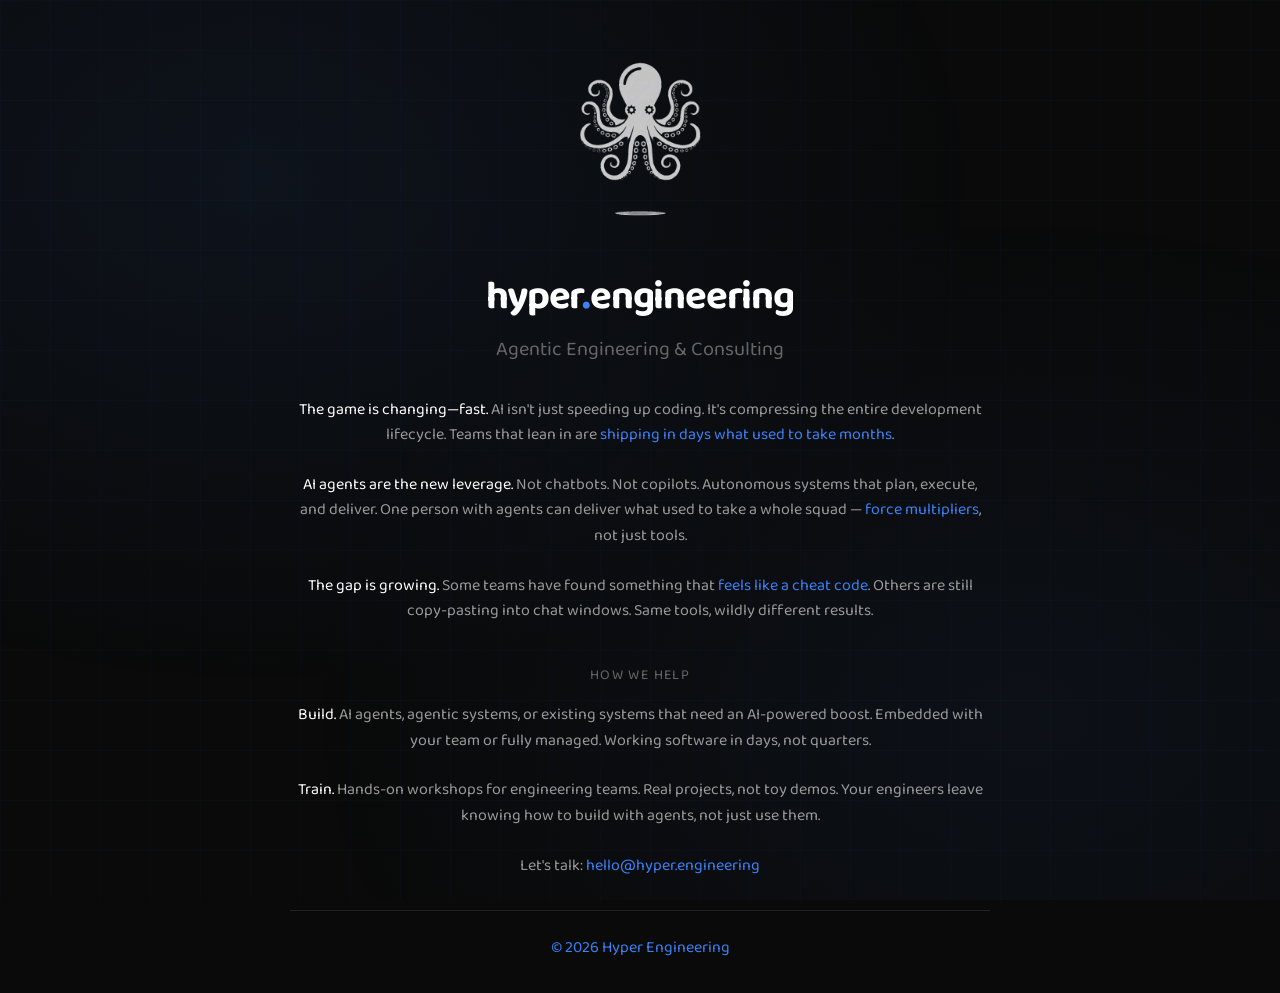
==== index.html @ 8636c309 "Simplify copy - remove bridge paragraph, expand Build scope" ====
<!DOCTYPE html>
<html lang="en">
<head>
    <meta charset="UTF-8">
    <meta name="viewport" content="width=device-width, initial-scale=1.0">
    <title>Hyper Engineering | Agentic Engineering & Consulting</title>
    <meta name="description" content="Agentic Engineering & Consulting. Strategy to Execution. We build AI agents that work.">
    <meta property="og:title" content="Hyper Engineering">
    <meta property="og:description" content="Agentic Engineering & Consulting. Strategy to Execution.">
    <meta property="og:type" content="website">
    <meta property="og:url" content="https://hyper.engineering">
    <link rel="icon" type="image/png" href="assets/main-s.png">
    <link rel="preconnect" href="https://fonts.googleapis.com">
    <link rel="preconnect" href="https://fonts.gstatic.com" crossorigin>
    <link href="https://fonts.googleapis.com/css2?family=Baloo+2:wght@400;700&display=swap" rel="stylesheet">
    <style>
        * {
            margin: 0;
            padding: 0;
            box-sizing: border-box;
        }

        body {
            font-family: 'Baloo 2', -apple-system, BlinkMacSystemFont, 'Segoe UI', Roboto, sans-serif;
            background: #0a0a0a;
            color: #999;
            min-height: 100vh;
            display: flex;
            align-items: center;
            justify-content: center;
            padding: 2rem;
            line-height: 1.6;
            position: relative;
        }

        body::before {
            content: '';
            position: fixed;
            inset: 0;
            background: 
                radial-gradient(ellipse at 20% 20%, rgba(59,130,246,0.08) 0%, transparent 50%),
                radial-gradient(ellipse at 80% 80%, rgba(59,130,246,0.06) 0%, transparent 50%);
            pointer-events: none;
        }

        body::after {
            content: '';
            position: fixed;
            inset: 0;
            background-image: 
                linear-gradient(rgba(59,130,246,0.03) 1px, transparent 1px),
                linear-gradient(90deg, rgba(59,130,246,0.03) 1px, transparent 1px);
            background-size: 50px 50px;
            pointer-events: none;
        }

        .container {
            max-width: 700px;
            position: relative;
            z-index: 1;
            text-align: center;
        }

        .logo {
            width: 200px;
            height: auto;
            margin-bottom: 1.5rem;
            opacity: 0.9;
        }

        h1 {
            font-size: 2.5rem;
            font-weight: 700;
            color: #fff;
            margin-bottom: 0.5rem;
            letter-spacing: -0.03em;
        }

        .dot {
            color: #3b82f6;
        }

        .tagline {
            font-size: 1.25rem;
            color: #666;
            margin-top: -0.25rem;
            margin-bottom: 2rem;
        }

        p {
            margin-bottom: 1.5rem;
        }

        strong {
            color: #fff;
            font-weight: 400;
        }

        a {
            color: #3b82f6;
            text-decoration: none;
        }

        a:hover {
            color: #fff;
        }

        .label {
            color: #666;
            font-size: 0.875rem;
            text-transform: uppercase;
            letter-spacing: 0.1em;
            margin-top: 2.5rem;
            margin-bottom: 1rem;
        }

        footer {
            margin-top: 2rem;
            padding-top: 1.5rem;
            border-top: 1px solid #222;
            color: #666;
        }

        @media (max-width: 600px) {
            h1 {
                font-size: 2rem;
            }
            .tagline {
                font-size: 1rem;
            }
            .logo {
                width: 140px;
            }
        }
    </style>
</head>
<body>
    <div class="container">
        <img src="assets/logo-light-transparent.png" alt="Hyper" class="logo">
        <h1>hyper<span class="dot">.</span>engineering</h1>
        <p class="tagline">Agentic Engineering & Consulting</p>

        <p><strong>The game is changing—fast.</strong> AI isn't just speeding up coding. It's compressing the entire development lifecycle. Teams that lean in are <a href="https://www.bain.com/insights/from-pilots-to-payoff-generative-ai-in-software-development-technology-report-2025/" target="_blank" rel="noopener">shipping in days what used to take months</a>.</p>

        <p><strong>AI agents are the new leverage.</strong> Not chatbots. Not copilots. Autonomous systems that plan, execute, and deliver. One person with agents can deliver what used to take a whole squad — <a href="https://www.mckinsey.com/industries/technology-media-and-telecommunications/our-insights/unlocking-the-value-of-ai-in-software-development" target="_blank" rel="noopener">force multipliers</a>, not just tools.</p>

        <p><strong>The gap is growing.</strong> Some teams have found something that <a href="https://github.blog/news-insights/research/research-quantifying-github-copilots-impact-on-developer-productivity-and-happiness/" target="_blank" rel="noopener">feels like a cheat code</a>. Others are still copy-pasting into chat windows. Same tools, wildly different results.</p>

        <p class="label">How we help</p>

        <p><strong>Build.</strong> AI agents, agentic systems, or existing systems that need an AI-powered boost. Embedded with your team or fully managed. Working software in days, not quarters.</p>

        <p><strong>Train.</strong> Hands-on workshops for engineering teams. Real projects, not toy demos. Your engineers leave knowing how to build with agents, not just use them.</p>

        <p>Let's talk: <a href="mailto:hello@hyper.engineering">hello@hyper.engineering</a></p>

        <footer><a href="https://hyper.engineering">&copy; 2026 Hyper Engineering</a></footer>
    </div>
</body>
</html>
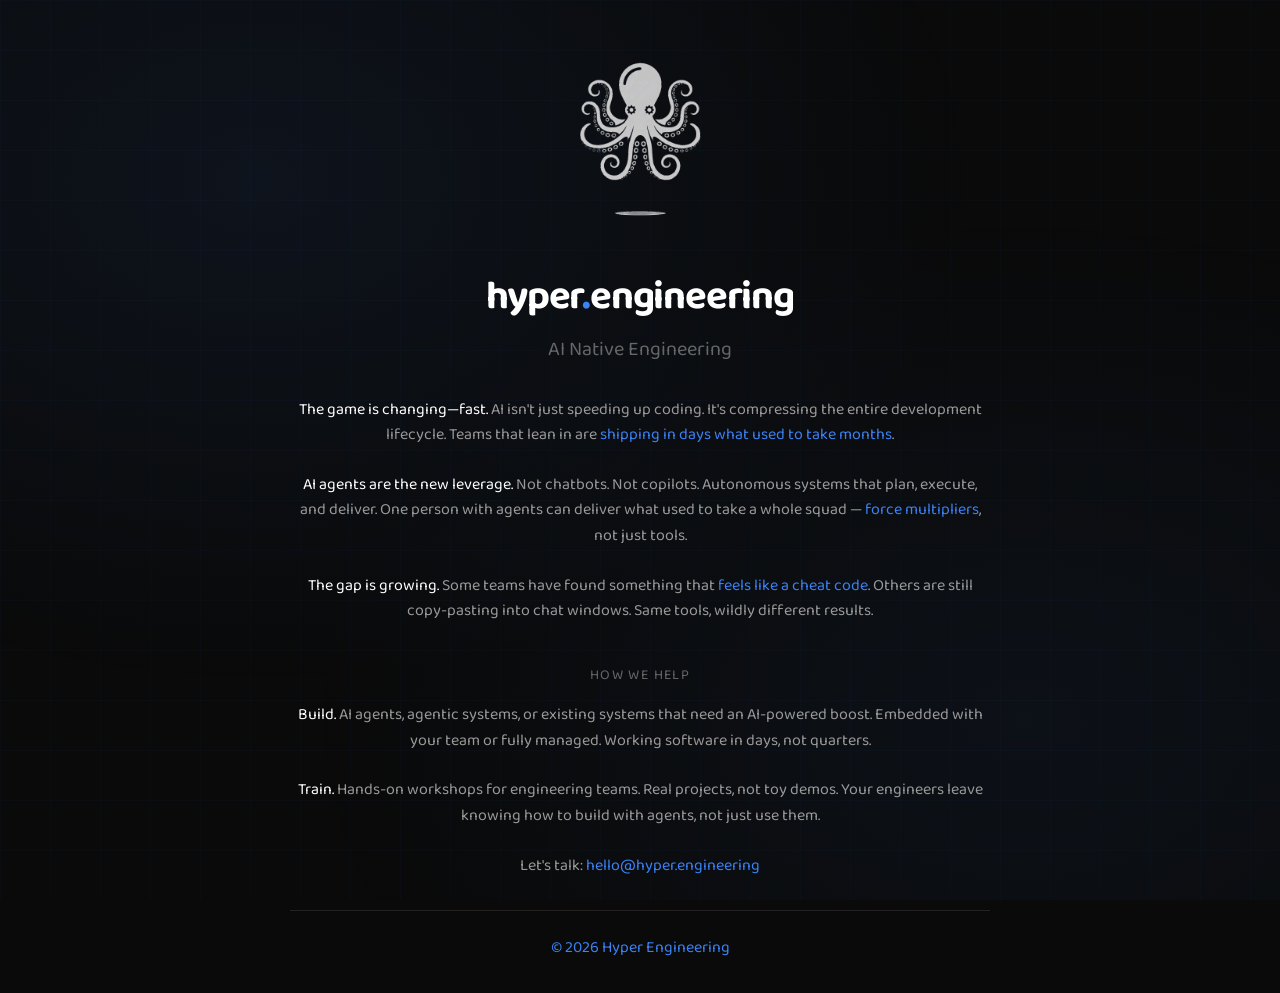
==== commit 1c57094a: "Update tagline: Agentic Engineering & Consulting → AI Native Engineering" ====
--- a/index.html
+++ b/index.html
@@ -3,10 +3,10 @@
 <head>
     <meta charset="UTF-8">
     <meta name="viewport" content="width=device-width, initial-scale=1.0">
-    <title>Hyper Engineering | Agentic Engineering & Consulting</title>
-    <meta name="description" content="Agentic Engineering & Consulting. Strategy to Execution. We build AI agents that work.">
+    <title>Hyper Engineering | AI Native Engineering</title>
+    <meta name="description" content="AI Native Engineering. Strategy to Execution. We build AI agents that work.">
     <meta property="og:title" content="Hyper Engineering">
-    <meta property="og:description" content="Agentic Engineering & Consulting. Strategy to Execution.">
+    <meta property="og:description" content="AI Native Engineering. Strategy to Execution.">
     <meta property="og:type" content="website">
     <meta property="og:url" content="https://hyper.engineering">
     <link rel="icon" type="image/png" href="assets/main-s.png">
@@ -138,7 +138,7 @@
     <div class="container">
         <img src="assets/logo-light-transparent.png" alt="Hyper" class="logo">
         <h1>hyper<span class="dot">.</span>engineering</h1>
-        <p class="tagline">Agentic Engineering & Consulting</p>
+        <p class="tagline">AI Native Engineering</p>
 
         <p><strong>The game is changing—fast.</strong> AI isn't just speeding up coding. It's compressing the entire development lifecycle. Teams that lean in are <a href="https://www.bain.com/insights/from-pilots-to-payoff-generative-ai-in-software-development-technology-report-2025/" target="_blank" rel="noopener">shipping in days what used to take months</a>.</p>
 
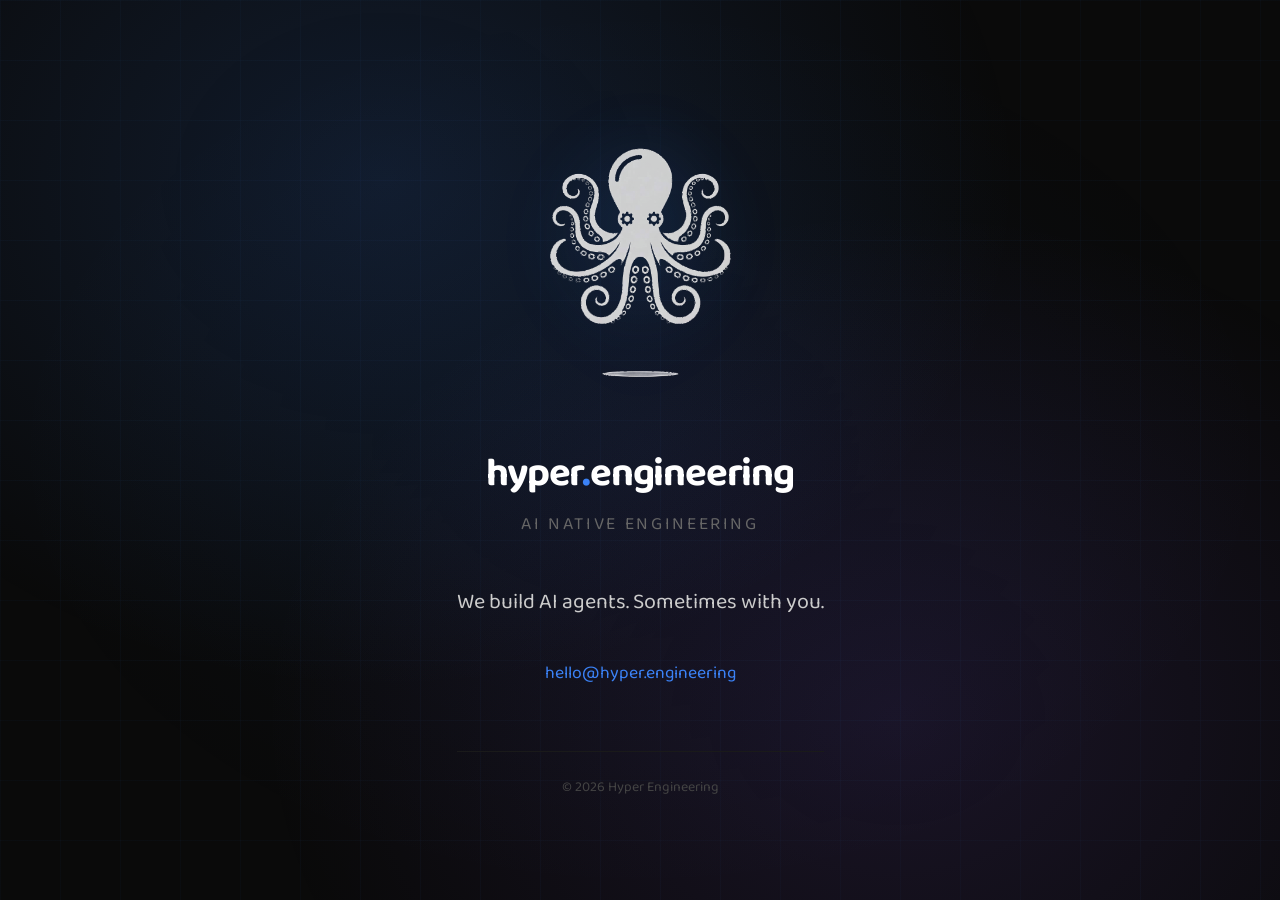
==== commit 18bbbe2d: "Simplify content (Option A), increase logo size, enhance background - Stripped content to minimalist" ====
--- a/index.html
+++ b/index.html
@@ -4,9 +4,9 @@
     <meta charset="UTF-8">
     <meta name="viewport" content="width=device-width, initial-scale=1.0">
     <title>Hyper Engineering | AI Native Engineering</title>
-    <meta name="description" content="AI Native Engineering. Strategy to Execution. We build AI agents that work.">
+    <meta name="description" content="AI Native Engineering. We build AI agents. Sometimes with you.">
     <meta property="og:title" content="Hyper Engineering">
-    <meta property="og:description" content="AI Native Engineering. Strategy to Execution.">
+    <meta property="og:description" content="AI Native Engineering. We build AI agents. Sometimes with you.">
     <meta property="og:type" content="website">
     <meta property="og:url" content="https://hyper.engineering">
     <link rel="icon" type="image/png" href="assets/main-s.png">
@@ -31,6 +31,7 @@
             padding: 2rem;
             line-height: 1.6;
             position: relative;
+            overflow: hidden;
         }
 
         body::before {
@@ -38,9 +39,16 @@
             position: fixed;
             inset: 0;
             background: 
-                radial-gradient(ellipse at 20% 20%, rgba(59,130,246,0.08) 0%, transparent 50%),
-                radial-gradient(ellipse at 80% 80%, rgba(59,130,246,0.06) 0%, transparent 50%);
+                radial-gradient(ellipse at 30% 20%, rgba(59,130,246,0.15) 0%, transparent 50%),
+                radial-gradient(ellipse at 70% 80%, rgba(139,92,246,0.12) 0%, transparent 50%),
+                radial-gradient(ellipse at 50% 50%, rgba(59,130,246,0.05) 0%, transparent 70%);
             pointer-events: none;
+            animation: pulse 8s ease-in-out infinite;
+        }
+
+        @keyframes pulse {
+            0%, 100% { opacity: 1; }
+            50% { opacity: 0.7; }
         }
 
         body::after {
@@ -50,22 +58,23 @@
             background-image: 
                 linear-gradient(rgba(59,130,246,0.03) 1px, transparent 1px),
                 linear-gradient(90deg, rgba(59,130,246,0.03) 1px, transparent 1px);
-            background-size: 50px 50px;
+            background-size: 60px 60px;
             pointer-events: none;
         }
 
         .container {
-            max-width: 700px;
+            max-width: 600px;
             position: relative;
             z-index: 1;
             text-align: center;
         }
 
         .logo {
-            width: 200px;
+            width: 300px;
             height: auto;
-            margin-bottom: 1.5rem;
-            opacity: 0.9;
+            margin-bottom: 2rem;
+            opacity: 0.95;
+            filter: drop-shadow(0 0 40px rgba(59,130,246,0.2));
         }
 
         h1 {
@@ -81,55 +90,55 @@
         }
 
         .tagline {
-            font-size: 1.25rem;
+            font-size: 1.1rem;
             color: #666;
             margin-top: -0.25rem;
-            margin-bottom: 2rem;
+            margin-bottom: 3rem;
+            text-transform: uppercase;
+            letter-spacing: 0.15em;
         }
 
-        p {
-            margin-bottom: 1.5rem;
-        }
-
-        strong {
-            color: #fff;
-            font-weight: 400;
+        .pitch {
+            font-size: 1.35rem;
+            color: #ccc;
+            margin-bottom: 2.5rem;
+            line-height: 1.5;
         }
 
         a {
             color: #3b82f6;
             text-decoration: none;
+            transition: color 0.2s ease;
         }
 
         a:hover {
             color: #fff;
         }
 
-        .label {
-            color: #666;
-            font-size: 0.875rem;
-            text-transform: uppercase;
-            letter-spacing: 0.1em;
-            margin-top: 2.5rem;
-            margin-bottom: 1rem;
+        .cta {
+            font-size: 1.1rem;
         }
 
         footer {
-            margin-top: 2rem;
+            margin-top: 4rem;
             padding-top: 1.5rem;
-            border-top: 1px solid #222;
-            color: #666;
+            border-top: 1px solid #1a1a1a;
+            color: #444;
+            font-size: 0.875rem;
         }
 
         @media (max-width: 600px) {
             h1 {
-                font-size: 2rem;
+                font-size: 1.75rem;
             }
             .tagline {
-                font-size: 1rem;
+                font-size: 0.9rem;
             }
             .logo {
-                width: 140px;
+                width: 200px;
+            }
+            .pitch {
+                font-size: 1.1rem;
             }
         }
     </style>
@@ -140,21 +149,11 @@
         <h1>hyper<span class="dot">.</span>engineering</h1>
         <p class="tagline">AI Native Engineering</p>
 
-        <p><strong>The game is changing—fast.</strong> AI isn't just speeding up coding. It's compressing the entire development lifecycle. Teams that lean in are <a href="https://www.bain.com/insights/from-pilots-to-payoff-generative-ai-in-software-development-technology-report-2025/" target="_blank" rel="noopener">shipping in days what used to take months</a>.</p>
+        <p class="pitch">We build AI agents. Sometimes with you.</p>
 
-        <p><strong>AI agents are the new leverage.</strong> Not chatbots. Not copilots. Autonomous systems that plan, execute, and deliver. One person with agents can deliver what used to take a whole squad — <a href="https://www.mckinsey.com/industries/technology-media-and-telecommunications/our-insights/unlocking-the-value-of-ai-in-software-development" target="_blank" rel="noopener">force multipliers</a>, not just tools.</p>
+        <p class="cta"><a href="mailto:hello@hyper.engineering">hello@hyper.engineering</a></p>
 
-        <p><strong>The gap is growing.</strong> Some teams have found something that <a href="https://github.blog/news-insights/research/research-quantifying-github-copilots-impact-on-developer-productivity-and-happiness/" target="_blank" rel="noopener">feels like a cheat code</a>. Others are still copy-pasting into chat windows. Same tools, wildly different results.</p>
-
-        <p class="label">How we help</p>
-
-        <p><strong>Build.</strong> AI agents, agentic systems, or existing systems that need an AI-powered boost. Embedded with your team or fully managed. Working software in days, not quarters.</p>
-
-        <p><strong>Train.</strong> Hands-on workshops for engineering teams. Real projects, not toy demos. Your engineers leave knowing how to build with agents, not just use them.</p>
-
-        <p>Let's talk: <a href="mailto:hello@hyper.engineering">hello@hyper.engineering</a></p>
-
-        <footer><a href="https://hyper.engineering">&copy; 2026 Hyper Engineering</a></footer>
+        <footer>&copy; 2026 Hyper Engineering</footer>
     </div>
 </body>
 </html>
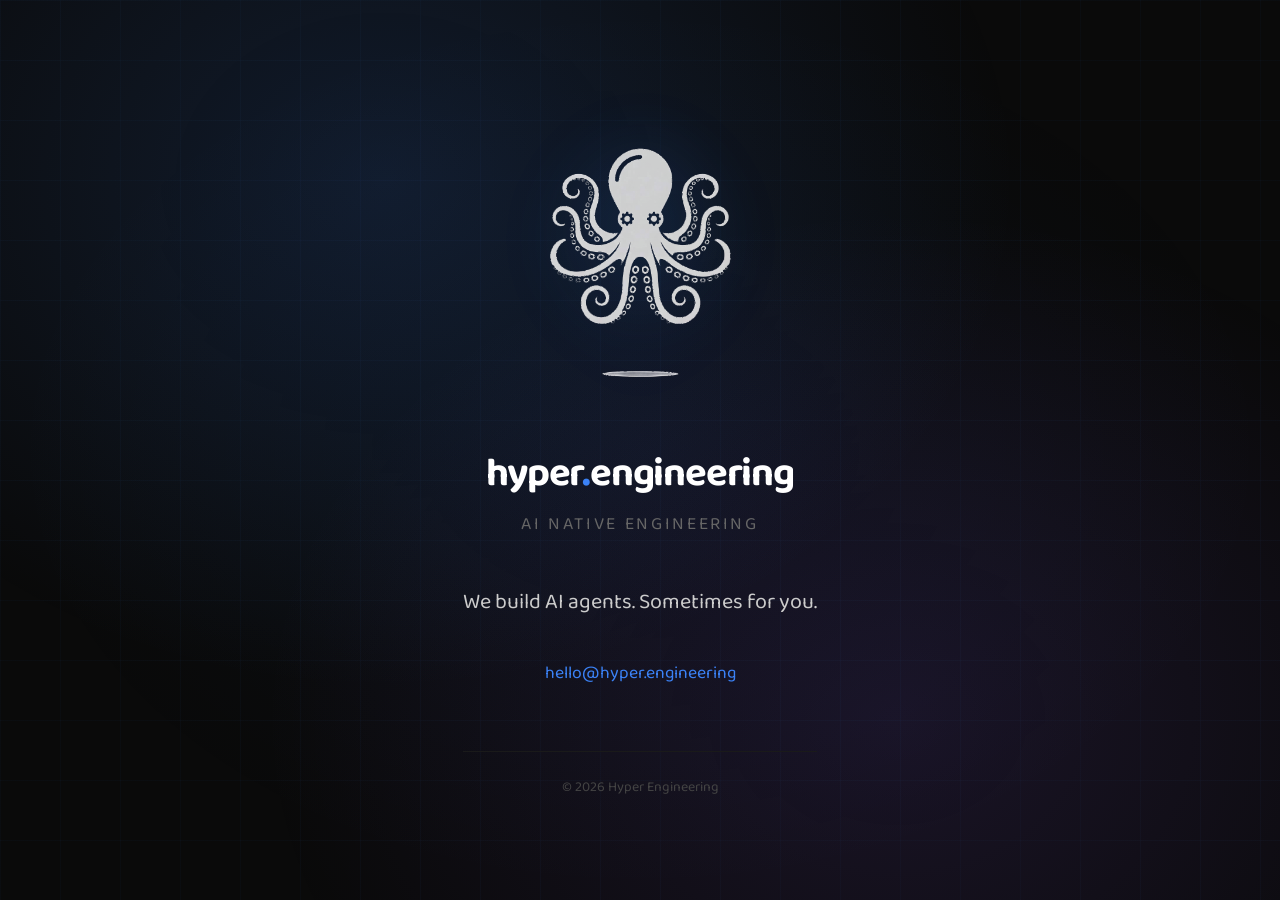
==== commit d7617482: "Update tagline: 'Sometimes with you' → 'Sometimes for you'" ====
--- a/index.html
+++ b/index.html
@@ -4,9 +4,9 @@
     <meta charset="UTF-8">
     <meta name="viewport" content="width=device-width, initial-scale=1.0">
     <title>Hyper Engineering | AI Native Engineering</title>
-    <meta name="description" content="AI Native Engineering. We build AI agents. Sometimes with you.">
+    <meta name="description" content="AI Native Engineering. We build AI agents. Sometimes for you.">
     <meta property="og:title" content="Hyper Engineering">
-    <meta property="og:description" content="AI Native Engineering. We build AI agents. Sometimes with you.">
+    <meta property="og:description" content="AI Native Engineering. We build AI agents. Sometimes for you.">
     <meta property="og:type" content="website">
     <meta property="og:url" content="https://hyper.engineering">
     <link rel="icon" type="image/png" href="assets/main-s.png">
@@ -149,7 +149,7 @@
         <h1>hyper<span class="dot">.</span>engineering</h1>
         <p class="tagline">AI Native Engineering</p>
 
-        <p class="pitch">We build AI agents. Sometimes with you.</p>
+        <p class="pitch">We build AI agents. Sometimes for you.</p>
 
         <p class="cta"><a href="mailto:hello@hyper.engineering">hello@hyper.engineering</a></p>
 
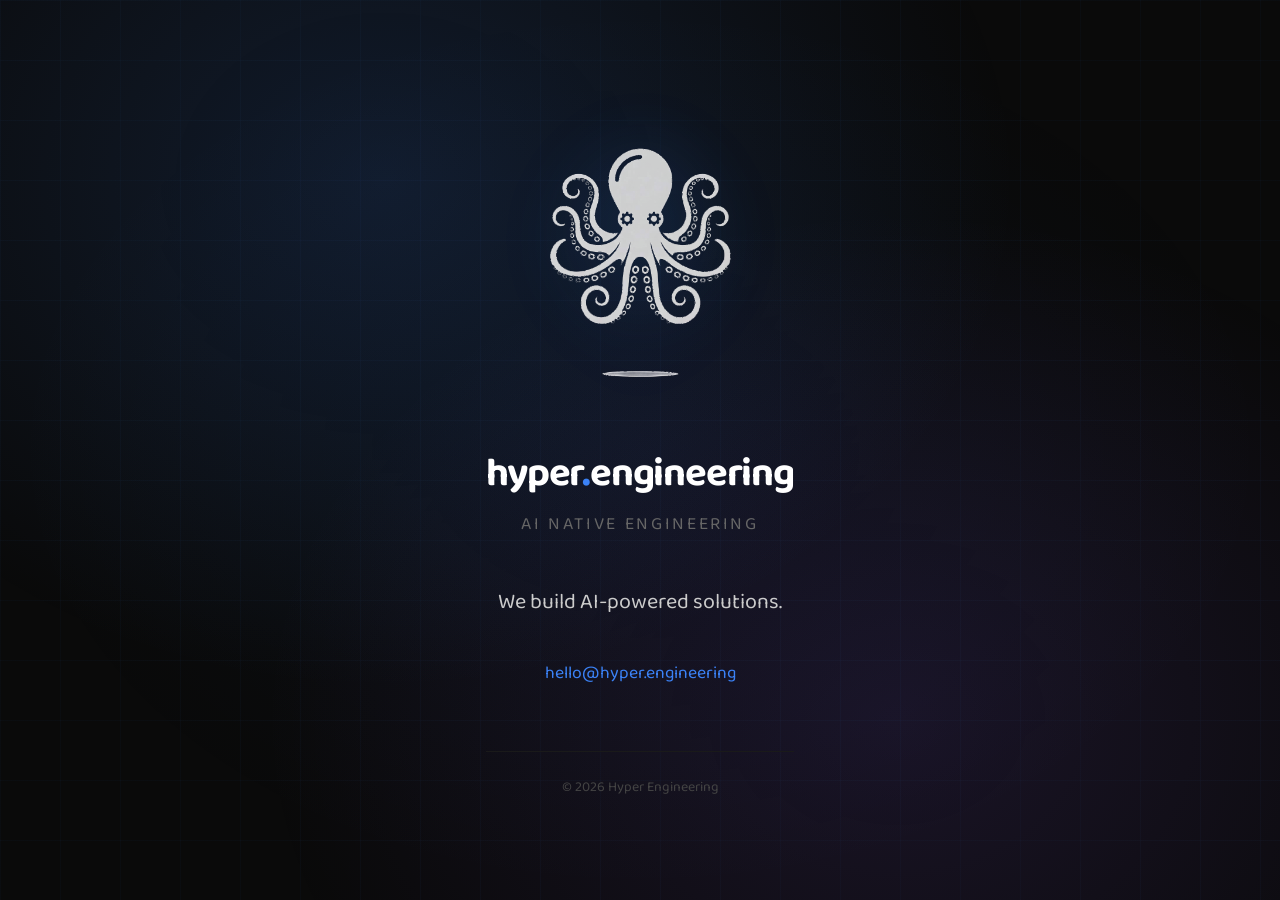
==== commit 449e5f59: "Update tagline: 'We build AI-powered solutions'" ====
--- a/index.html
+++ b/index.html
@@ -4,9 +4,9 @@
     <meta charset="UTF-8">
     <meta name="viewport" content="width=device-width, initial-scale=1.0">
     <title>Hyper Engineering | AI Native Engineering</title>
-    <meta name="description" content="AI Native Engineering. We build AI agents. Sometimes for you.">
+    <meta name="description" content="We build AI-powered solutions.">
     <meta property="og:title" content="Hyper Engineering">
-    <meta property="og:description" content="AI Native Engineering. We build AI agents. Sometimes for you.">
+    <meta property="og:description" content="We build AI-powered solutions.">
     <meta property="og:type" content="website">
     <meta property="og:url" content="https://hyper.engineering">
     <link rel="icon" type="image/png" href="assets/main-s.png">
@@ -149,7 +149,7 @@
         <h1>hyper<span class="dot">.</span>engineering</h1>
         <p class="tagline">AI Native Engineering</p>
 
-        <p class="pitch">We build AI agents. Sometimes for you.</p>
+        <p class="pitch">We build AI-powered solutions.</p>
 
         <p class="cta"><a href="mailto:hello@hyper.engineering">hello@hyper.engineering</a></p>
 
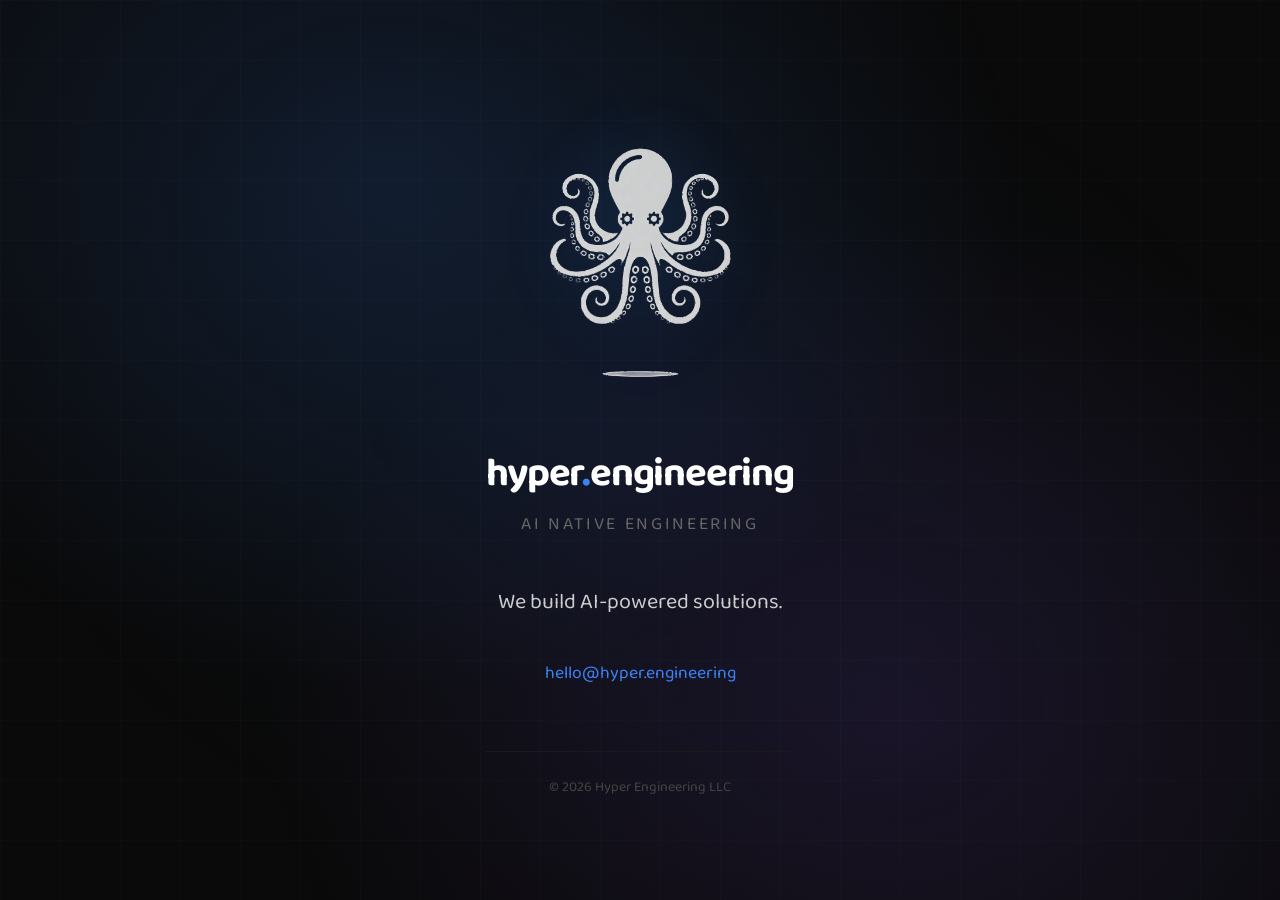
==== commit 849cd453: "Update company name to Hyper Engineering LLC Reflect official LLC registration filed with Northwest " ====
--- a/index.html
+++ b/index.html
@@ -153,7 +153,7 @@
 
         <p class="cta"><a href="mailto:hello@hyper.engineering">hello@hyper.engineering</a></p>
 
-        <footer>&copy; 2026 Hyper Engineering</footer>
+        <footer>&copy; 2026 Hyper Engineering LLC</footer>
     </div>
 </body>
 </html>
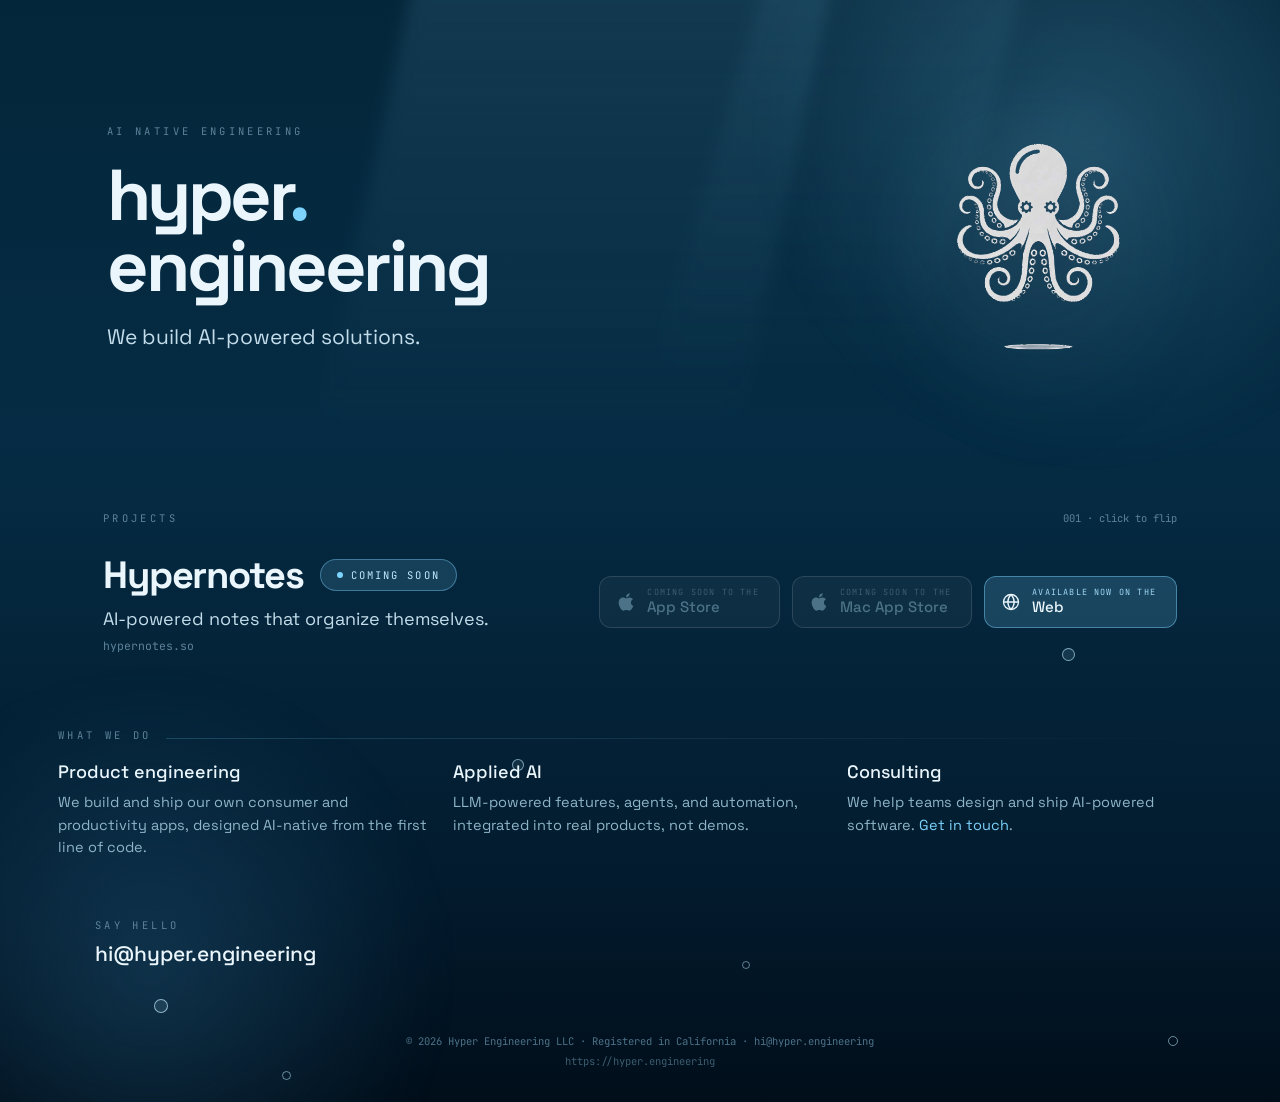
==== commit 10b5f6ba: "Redesign landing page: deep-sea theme with Hypernotes project card Implements the Claude Design hand" ====
--- a/index.html
+++ b/index.html
@@ -9,10 +9,12 @@
     <meta property="og:description" content="We build AI-powered solutions.">
     <meta property="og:type" content="website">
     <meta property="og:url" content="https://hyper.engineering">
+    <meta property="og:image" content="https://hyper.engineering/assets/main-s.png">
+    <meta name="theme-color" content="#04263a">
     <link rel="icon" type="image/png" href="assets/main-s.png">
     <link rel="preconnect" href="https://fonts.googleapis.com">
     <link rel="preconnect" href="https://fonts.gstatic.com" crossorigin>
-    <link href="https://fonts.googleapis.com/css2?family=Baloo+2:wght@400;700&display=swap" rel="stylesheet">
+    <link href="https://fonts.googleapis.com/css2?family=Space+Grotesk:wght@400;500;700&family=JetBrains+Mono:wght@400;500&display=swap" rel="stylesheet">
     <style>
         * {
             margin: 0;
@@ -21,139 +23,729 @@
         }
 
         body {
-            font-family: 'Baloo 2', -apple-system, BlinkMacSystemFont, 'Segoe UI', Roboto, sans-serif;
-            background: #0a0a0a;
-            color: #999;
+            background: #010e1a;
+            color: #8fb5c8;
+            font-family: 'Space Grotesk', -apple-system, BlinkMacSystemFont, 'Segoe UI', Roboto, sans-serif;
+        }
+
+        a {
+            color: #7dd3fc;
+            text-decoration: none;
+            transition: color 0.2s ease;
+        }
+
+        a:hover {
+            color: #eaf6fc;
+        }
+
+        @keyframes glowPulse {
+            0%, 100% { opacity: 1; }
+            50% { opacity: 0.6; }
+        }
+
+        @keyframes dotPulse {
+            0%, 100% { opacity: 1; transform: scale(1); }
+            50% { opacity: 0.5; transform: scale(0.8); }
+        }
+
+        @keyframes floatY {
+            0%, 100% { transform: translateY(0); }
+            50% { transform: translateY(-14px); }
+        }
+
+        @keyframes bubbleUp {
+            0% { transform: translateY(0); opacity: 0; }
+            12% { opacity: 0.9; }
+            100% { transform: translateY(-560px); opacity: 0; }
+        }
+
+        @keyframes flipIn {
+            from { opacity: 0; transform: perspective(1200px) rotateX(10deg) translateY(20px); }
+            to { opacity: 1; transform: perspective(1200px) rotateX(0deg) translateY(0); }
+        }
+
+        .page {
             min-height: 100vh;
-            display: flex;
-            align-items: center;
-            justify-content: center;
-            padding: 2rem;
-            line-height: 1.6;
+            background: linear-gradient(180deg, #04263a 0%, #052c44 40%, #031b2e 80%, #010e1a 100%);
             position: relative;
             overflow: hidden;
-        }
-
-        body::before {
-            content: '';
-            position: fixed;
-            inset: 0;
-            background: 
-                radial-gradient(ellipse at 30% 20%, rgba(59,130,246,0.15) 0%, transparent 50%),
-                radial-gradient(ellipse at 70% 80%, rgba(139,92,246,0.12) 0%, transparent 50%),
-                radial-gradient(ellipse at 50% 50%, rgba(59,130,246,0.05) 0%, transparent 70%);
+            padding: 28px;
+        }
+
+        /* Ambient decoration: glow orbs, light rays, bubbles */
+        .orb, .ray, .bubble {
+            position: absolute;
             pointer-events: none;
-            animation: pulse 8s ease-in-out infinite;
-        }
-
-        @keyframes pulse {
-            0%, 100% { opacity: 1; }
-            50% { opacity: 0.7; }
-        }
-
-        body::after {
-            content: '';
-            position: fixed;
-            inset: 0;
-            background-image: 
-                linear-gradient(rgba(59,130,246,0.03) 1px, transparent 1px),
-                linear-gradient(90deg, rgba(59,130,246,0.03) 1px, transparent 1px);
-            background-size: 60px 60px;
-            pointer-events: none;
-        }
-
-        .container {
-            max-width: 600px;
+        }
+
+        .orb {
+            border-radius: 50%;
+            filter: blur(24px);
+        }
+
+        .orb-1 {
+            top: -220px;
+            right: -160px;
+            width: 700px;
+            height: 700px;
+            background: radial-gradient(circle, rgba(125,211,252,0.22) 0%, transparent 65%);
+            animation: glowPulse 10s ease-in-out infinite;
+        }
+
+        .orb-2 {
+            bottom: -180px;
+            left: -160px;
+            width: 620px;
+            height: 620px;
+            background: radial-gradient(circle, rgba(56,140,190,0.25) 0%, transparent 65%);
+            animation: glowPulse 13s ease-in-out infinite;
+        }
+
+        .ray {
+            filter: blur(8px);
+        }
+
+        .ray-1 {
+            top: -140px;
+            left: 28%;
+            width: 420px;
+            height: 760px;
+            background: linear-gradient(180deg, rgba(125,211,252,0.14), transparent 75%);
+            transform: skewX(-12deg);
+        }
+
+        .ray-2 {
+            top: -100px;
+            left: 54%;
+            width: 260px;
+            height: 680px;
+            background: linear-gradient(180deg, rgba(125,211,252,0.09), transparent 70%);
+            transform: skewX(-16deg);
+        }
+
+        .bubble {
+            border-radius: 50%;
+            border: 1.5px solid rgba(185,230,250,0.6);
+        }
+
+        .bubble-1 { bottom: 8%;  left: 12%;  width: 14px; height: 14px; border-color: rgba(185,230,250,0.7);  background: rgba(185,230,250,0.1);  animation: bubbleUp 9s  linear infinite; }
+        .bubble-2 { bottom: 2%;  left: 22%;  width: 9px;  height: 9px;  border-color: rgba(185,230,250,0.55); animation: bubbleUp 7s  linear 2s infinite; }
+        .bubble-3 { bottom: 30%; left: 40%;  width: 12px; height: 12px; border-color: rgba(185,230,250,0.6);  background: rgba(185,230,250,0.08); animation: bubbleUp 10s linear 1s infinite; }
+        .bubble-4 { bottom: 12%; left: 58%;  width: 8px;  height: 8px;  border-color: rgba(185,230,250,0.5);  animation: bubbleUp 8s  linear 4s infinite; }
+        .bubble-5 { bottom: 40%; right: 16%; width: 13px; height: 13px; border-color: rgba(185,230,250,0.65); background: rgba(185,230,250,0.1);  animation: bubbleUp 11s linear 3s infinite; }
+        .bubble-6 { bottom: 5%;  right: 8%;  width: 10px; height: 10px; border-color: rgba(185,230,250,0.55); animation: bubbleUp 9s  linear 6s infinite; }
+
+        .wrap {
             position: relative;
-            z-index: 1;
+            max-width: 1180px;
+            margin: 0 auto;
+        }
+
+        .cards {
+            display: flex;
+            flex-wrap: wrap;
+            gap: 20px;
+        }
+
+        /* Flip cards: click flips front/back, hover lifts the frosted-glass chrome in */
+        .card {
+            cursor: pointer;
+        }
+
+        .card:focus-visible {
+            outline: 2px solid rgba(125,211,252,0.5);
+            outline-offset: 4px;
+            border-radius: 16px;
+        }
+
+        .card-inner {
+            display: grid;
+            transition: transform 0.75s cubic-bezier(0.35, 0.1, 0.2, 1);
+            transform-style: preserve-3d;
+        }
+
+        .card.flipped .card-inner {
+            transform: rotateX(180deg);
+        }
+
+        .face {
+            grid-area: 1 / 1;
+            backface-visibility: hidden;
+            -webkit-backface-visibility: hidden;
+            border: 1px solid transparent;
+            border-radius: 16px;
+            background: transparent;
+            transition: visibility 0s 0.36s, background 0.45s ease, border-color 0.45s ease,
+                        box-shadow 0.45s ease, backdrop-filter 0.45s ease, -webkit-backdrop-filter 0.45s ease;
+        }
+
+        .face-back {
+            transform: rotateX(-180deg);
+            visibility: hidden;
+        }
+
+        .card.flipped .face-front { visibility: hidden; }
+        .card.flipped .face-back { visibility: visible; }
+
+        .card:hover .face,
+        .card.flipped .face {
+            backdrop-filter: blur(9px);
+            -webkit-backdrop-filter: blur(9px);
+        }
+
+        .eyebrow {
+            font-family: 'JetBrains Mono', monospace;
+            font-size: 10.5px;
+            letter-spacing: 0.32em;
+            text-transform: uppercase;
+            color: #5d8299;
+            font-weight: 400;
+        }
+
+        .mono-note {
+            font-family: 'JetBrains Mono', monospace;
+            font-size: 10.5px;
+            color: #5d8299;
+        }
+
+        /* Hero */
+        .card-hero {
+            flex: 1 1 100%;
+            perspective: 1800px;
+            animation: flipIn 0.8s cubic-bezier(0.22, 1, 0.36, 1) 0.05s both;
+        }
+
+        .card-hero .face-front {
+            padding: 56px;
+            display: flex;
+            align-items: center;
+            justify-content: space-between;
+            gap: 44px;
+            flex-wrap: wrap;
+            box-shadow: 0 24px 70px rgba(0,0,0,0);
+        }
+
+        .card-hero:hover .face-front,
+        .card-hero.flipped .face-front {
+            background: rgba(255,255,255,0.045);
+            border-color: rgba(255,255,255,0.14);
+            box-shadow: 0 24px 70px rgba(0,0,0,0.3);
+        }
+
+        .card-hero:hover .face-back,
+        .card-hero.flipped .face-back {
+            background: rgba(125,211,252,0.06);
+            border-color: rgba(125,211,252,0.25);
+        }
+
+        .hero-copy {
+            display: flex;
+            flex-direction: column;
+            gap: 22px;
+            min-width: 300px;
+        }
+
+        .hero-copy h1 {
+            font-size: clamp(44px, 6vw, 72px);
+            font-weight: 700;
+            letter-spacing: -0.045em;
+            line-height: 0.98;
+            color: #eaf6fc;
+        }
+
+        .hero-copy h1 .dot {
+            color: #7dd3fc;
+        }
+
+        .hero-pitch {
+            font-size: 21px;
+            color: #c3dcea;
+        }
+
+        .hero-logo {
+            width: min(270px, 40%);
+            height: auto;
+            filter: drop-shadow(0 24px 50px rgba(2,20,35,0.8)) drop-shadow(0 0 44px rgba(125,211,252,0.3));
+            animation: floatY 7s ease-in-out infinite;
+        }
+
+        .card-hero .face-back {
+            padding: 56px;
+            display: flex;
+            flex-direction: column;
+            justify-content: center;
+            gap: 18px;
+        }
+
+        .about-text {
+            font-size: clamp(20px, 2.6vw, 28px);
+            line-height: 1.4;
+            color: #eaf6fc;
+            max-width: 760px;
+        }
+
+        .about-meta {
+            font-size: 15px;
+            color: #8fb5c8;
+        }
+
+        /* Projects */
+        .card-proj {
+            flex: 1 1 100%;
+            perspective: 1800px;
+            animation: flipIn 0.8s cubic-bezier(0.22, 1, 0.36, 1) 0.2s both;
+        }
+
+        .card-proj .face-front {
+            padding: 44px 52px;
+            box-shadow: 0 24px 70px rgba(0,0,0,0);
+        }
+
+        .card-proj:hover .face-front,
+        .card-proj.flipped .face-front {
+            background: rgba(125,211,252,0.07);
+            border-color: rgba(125,211,252,0.3);
+            box-shadow: 0 24px 70px rgba(0,0,0,0.3);
+        }
+
+        .card-proj:hover .face-back,
+        .card-proj.flipped .face-back {
+            background: rgba(125,211,252,0.1);
+            border-color: rgba(125,211,252,0.35);
+        }
+
+        .section-head {
+            display: flex;
+            align-items: baseline;
+            justify-content: space-between;
+            margin-bottom: 26px;
+        }
+
+        .proj-row {
+            display: flex;
+            align-items: center;
+            justify-content: space-between;
+            gap: 28px;
+            flex-wrap: wrap;
+        }
+
+        .proj-info {
+            display: flex;
+            flex-direction: column;
+            gap: 8px;
+        }
+
+        .proj-title-row {
+            display: flex;
+            align-items: center;
+            gap: 16px;
+            flex-wrap: wrap;
+        }
+
+        .proj-title {
+            font-size: 38px;
+            font-weight: 700;
+            color: #eaf6fc;
+            letter-spacing: -0.03em;
+        }
+
+        .badge {
+            display: inline-flex;
+            align-items: center;
+            gap: 8px;
+            font-family: 'JetBrains Mono', monospace;
+            font-size: 10.5px;
+            letter-spacing: 0.2em;
+            text-transform: uppercase;
+            color: #bfe9ff;
+            background: rgba(125,211,252,0.14);
+            border: 1px solid rgba(125,211,252,0.4);
+            border-radius: 999px;
+            padding: 8px 16px;
+            white-space: nowrap;
+        }
+
+        .badge-dot {
+            width: 6px;
+            height: 6px;
+            border-radius: 50%;
+            background: #7dd3fc;
+            animation: dotPulse 2.4s ease-in-out infinite;
+        }
+
+        .proj-tagline {
+            font-size: 18px;
+            color: #c3dcea;
+        }
+
+        .proj-link {
+            font-family: 'JetBrains Mono', monospace;
+            font-size: 11.5px;
+            color: #5d8299;
+        }
+
+        .stores {
+            display: flex;
+            gap: 12px;
+            flex-wrap: wrap;
+            align-items: center;
+        }
+
+        .store {
+            display: inline-flex;
+            align-items: center;
+            gap: 11px;
+            border-radius: 12px;
+            padding: 10px 20px 10px 16px;
+            white-space: nowrap;
+        }
+
+        .store-soon {
+            color: #4c7288;
+            background: rgba(255,255,255,0.04);
+            border: 1px solid rgba(255,255,255,0.12);
+            cursor: not-allowed;
+        }
+
+        .store-live {
+            color: #eaf6fc;
+            background: rgba(125,211,252,0.18);
+            border: 1px solid rgba(125,211,252,0.45);
+            transition: background 0.2s ease;
+        }
+
+        .store-live:hover {
+            color: #eaf6fc;
+            background: rgba(125,211,252,0.28);
+        }
+
+        .store-label {
+            display: flex;
+            flex-direction: column;
+            line-height: 1.25;
+        }
+
+        .store-label small {
+            font-family: 'JetBrains Mono', monospace;
+            font-size: 8.5px;
+            letter-spacing: 0.14em;
+            text-transform: uppercase;
+            color: #3b5d70;
+        }
+
+        .store-live .store-label small {
+            color: #9fd7f5;
+        }
+
+        .store-label span {
+            font-size: 15px;
+            font-weight: 500;
+        }
+
+        .card-proj .face-back {
+            padding: 44px 52px;
+            display: flex;
+            flex-direction: column;
+            gap: 22px;
+        }
+
+        .card-proj .face-back .section-head {
+            margin-bottom: 0;
+        }
+
+        .proj-details {
+            font-size: 17px;
+            line-height: 1.55;
+            color: #c3dcea;
+            max-width: 720px;
+        }
+
+        /* What we do */
+        .services {
+            flex: 1 1 100%;
+            padding: 10px 8px 2px;
+        }
+
+        .services-head {
+            display: flex;
+            align-items: baseline;
+            gap: 14px;
+            margin-bottom: 18px;
+        }
+
+        .services-head .rule {
+            flex: 1;
+            height: 1px;
+            background: linear-gradient(90deg, rgba(125,211,252,0.2), transparent);
+        }
+
+        .services-grid {
+            display: flex;
+            flex-wrap: wrap;
+            gap: 20px;
+        }
+
+        .service {
+            flex: 1 1 260px;
+            display: flex;
+            flex-direction: column;
+            gap: 8px;
+        }
+
+        .service h3 {
+            font-size: 18px;
+            font-weight: 500;
+            color: #eaf6fc;
+        }
+
+        .service p {
+            font-size: 14.5px;
+            line-height: 1.55;
+            color: #8fb5c8;
+        }
+
+        /* Say hello */
+        .card-hello {
+            flex: 1 1 340px;
+            perspective: 1400px;
+            animation: flipIn 0.8s cubic-bezier(0.22, 1, 0.36, 1) 0.45s both;
+        }
+
+        .card-hello .card-inner {
+            height: 100%;
+        }
+
+        .card-hello .face {
+            padding: 36px 44px;
+            display: flex;
+            flex-direction: column;
+            justify-content: center;
+            gap: 8px;
+        }
+
+        .card-hello:hover .face-front,
+        .card-hello.flipped .face-front {
+            background: rgba(125,211,252,0.07);
+            border-color: rgba(125,211,252,0.22);
+        }
+
+        .card-hello:hover .face-back,
+        .card-hello.flipped .face-back {
+            background: rgba(125,211,252,0.11);
+            border-color: rgba(125,211,252,0.32);
+        }
+
+        .hello-mail {
+            font-size: clamp(17px, 2vw, 21px);
+            color: #eaf6fc;
+            font-weight: 500;
+            word-break: break-all;
+        }
+
+        .hello-note {
+            font-size: 16px;
+            line-height: 1.5;
+            color: #c3dcea;
+        }
+
+        footer {
+            margin: 30px 20px 6px;
+            display: flex;
+            flex-direction: column;
+            align-items: center;
+            gap: 6px;
+        }
+
+        footer p {
+            font-family: 'JetBrains Mono', monospace;
+            font-size: 10.5px;
+            color: #4c7288;
             text-align: center;
         }
 
-        .logo {
-            width: 300px;
-            height: auto;
-            margin-bottom: 2rem;
-            opacity: 0.95;
-            filter: drop-shadow(0 0 40px rgba(59,130,246,0.2));
-        }
-
-        h1 {
-            font-size: 2.5rem;
-            font-weight: 700;
-            color: #fff;
-            margin-bottom: 0.5rem;
-            letter-spacing: -0.03em;
-        }
-
-        .dot {
-            color: #3b82f6;
-        }
-
-        .tagline {
-            font-size: 1.1rem;
-            color: #666;
-            margin-top: -0.25rem;
-            margin-bottom: 3rem;
-            text-transform: uppercase;
-            letter-spacing: 0.15em;
-        }
-
-        .pitch {
-            font-size: 1.35rem;
-            color: #ccc;
-            margin-bottom: 2.5rem;
-            line-height: 1.5;
-        }
-
-        a {
-            color: #3b82f6;
-            text-decoration: none;
-            transition: color 0.2s ease;
-        }
-
-        a:hover {
-            color: #fff;
-        }
-
-        .cta {
-            font-size: 1.1rem;
-        }
-
-        footer {
-            margin-top: 4rem;
-            padding-top: 1.5rem;
-            border-top: 1px solid #1a1a1a;
-            color: #444;
-            font-size: 0.875rem;
-        }
-
-        @media (max-width: 600px) {
-            h1 {
-                font-size: 1.75rem;
-            }
-            .tagline {
-                font-size: 0.9rem;
-            }
-            .logo {
-                width: 200px;
-            }
-            .pitch {
-                font-size: 1.1rem;
+        footer p.dim {
+            color: #3b5d70;
+        }
+
+        @media (max-width: 640px) {
+            .page {
+                padding: 16px;
+            }
+            .card-hero .face-front,
+            .card-hero .face-back {
+                padding: 36px 26px;
+            }
+            .card-hero .face-front {
+                gap: 28px;
+            }
+            .hero-copy {
+                min-width: 0;
+            }
+            .hero-copy h1 {
+                font-size: clamp(34px, 11.5vw, 44px);
+            }
+            .card-proj .face-front,
+            .card-proj .face-back {
+                padding: 30px 24px;
+            }
+            .proj-title {
+                font-size: 30px;
+            }
+            .card-hello .face {
+                padding: 28px 26px;
+            }
+            footer {
+                margin: 24px 8px 4px;
+            }
+        }
+
+        @media (prefers-reduced-motion: reduce) {
+            .bubble {
+                display: none;
+            }
+            .orb, .ray, .hero-logo, .badge-dot, .card {
+                animation: none;
+            }
+            .card-inner {
+                transition-duration: 0s;
             }
         }
     </style>
 </head>
 <body>
-    <div class="container">
-        <img src="assets/logo-light-transparent.png" alt="Hyper" class="logo">
-        <h1>hyper<span class="dot">.</span>engineering</h1>
-        <p class="tagline">AI Native Engineering</p>
-
-        <p class="pitch">We build AI-powered solutions.</p>
-
-        <p class="cta"><a href="mailto:hello@hyper.engineering">hello@hyper.engineering</a></p>
-
-        <footer>&copy; 2026 Hyper Engineering LLC</footer>
+    <div class="page">
+        <div class="orb orb-1"></div>
+        <div class="orb orb-2"></div>
+        <div class="ray ray-1"></div>
+        <div class="ray ray-2"></div>
+        <div class="bubble bubble-1"></div>
+        <div class="bubble bubble-2"></div>
+        <div class="bubble bubble-3"></div>
+        <div class="bubble bubble-4"></div>
+        <div class="bubble bubble-5"></div>
+        <div class="bubble bubble-6"></div>
+
+        <div class="wrap">
+            <div class="cards">
+                <div class="card card-hero" tabindex="0">
+                    <div class="card-inner">
+                        <div class="face face-front">
+                            <div class="hero-copy">
+                                <p class="eyebrow">AI Native Engineering</p>
+                                <h1>hyper<span class="dot">.</span><br>engineering</h1>
+                                <p class="hero-pitch">We build AI-powered solutions.</p>
+                            </div>
+                            <img src="assets/logo-light-transparent.png" alt="Hyper" class="hero-logo">
+                        </div>
+                        <div class="face face-back">
+                            <p class="eyebrow">About</p>
+                            <p class="about-text">Hyper Engineering LLC is an independent software studio building AI-native products and helping teams ship theirs. We design, engineer, and operate our own apps end to end, advocate for AI-native engineering workflows, and provide consulting that helps engineers and businesses ship AI-native products.</p>
+                            <p class="about-meta">Est. 2026 · <a href="mailto:hi@hyper.engineering">hi@hyper.engineering</a></p>
+                        </div>
+                    </div>
+                </div>
+
+                <div class="card card-proj" id="projects" tabindex="0">
+                    <div class="card-inner">
+                        <div class="face face-front">
+                            <div class="section-head">
+                                <h2 class="eyebrow">Projects</h2>
+                                <span class="mono-note">001 · click to flip</span>
+                            </div>
+                            <div class="proj-row">
+                                <div class="proj-info">
+                                    <div class="proj-title-row">
+                                        <span class="proj-title">Hypernotes</span>
+                                        <span class="badge"><span class="badge-dot"></span>Coming soon</span>
+                                    </div>
+                                    <span class="proj-tagline">AI-powered notes that organize themselves.</span>
+                                    <a href="https://hypernotes.so" target="_blank" rel="noopener" class="proj-link">hypernotes.so</a>
+                                </div>
+                                <div class="stores">
+                                    <span class="store store-soon" title="Available at launch">
+                                        <svg width="20" height="20" viewBox="0 0 384 512" fill="currentColor" aria-hidden="true"><path d="M318.7 268.7c-.2-36.7 16.4-64.4 50-84.8-18.8-26.9-47.2-41.7-84.7-44.6-35.5-2.8-74.3 20.7-88.5 20.7-15 0-49.4-19.7-76.4-19.7C63.3 141.2 4 184.8 4 273.5q0 39.3 14.4 81.2c12.8 36.7 59 126.7 107.2 125.2 25.2-.6 43-17.9 75.8-17.9 31.8 0 48.3 17.9 76.4 17.9 48.6-.7 90.4-82.5 102.6-119.3-65.2-30.7-61.7-90-61.7-91.9zm-56.6-164.2c27.3-32.4 24.8-61.9 24-72.5-24.1 1.4-52 16.4-67.9 34.9-17.5 19.8-27.8 44.3-25.6 71.9 26.1 2 49.9-11.4 69.5-34.3z"></path></svg>
+                                        <span class="store-label"><small>Coming soon to the</small><span>App Store</span></span>
+                                    </span>
+                                    <span class="store store-soon" title="Available at launch">
+                                        <svg width="20" height="20" viewBox="0 0 384 512" fill="currentColor" aria-hidden="true"><path d="M318.7 268.7c-.2-36.7 16.4-64.4 50-84.8-18.8-26.9-47.2-41.7-84.7-44.6-35.5-2.8-74.3 20.7-88.5 20.7-15 0-49.4-19.7-76.4-19.7C63.3 141.2 4 184.8 4 273.5q0 39.3 14.4 81.2c12.8 36.7 59 126.7 107.2 125.2 25.2-.6 43-17.9 75.8-17.9 31.8 0 48.3 17.9 76.4 17.9 48.6-.7 90.4-82.5 102.6-119.3-65.2-30.7-61.7-90-61.7-91.9zm-56.6-164.2c27.3-32.4 24.8-61.9 24-72.5-24.1 1.4-52 16.4-67.9 34.9-17.5 19.8-27.8 44.3-25.6 71.9 26.1 2 49.9-11.4 69.5-34.3z"></path></svg>
+                                        <span class="store-label"><small>Coming soon to the</small><span>Mac App Store</span></span>
+                                    </span>
+                                    <a href="https://hypernotes.so" target="_blank" rel="noopener" class="store store-live">
+                                        <svg width="20" height="20" viewBox="0 0 24 24" fill="none" stroke="currentColor" stroke-width="1.6" aria-hidden="true"><circle cx="12" cy="12" r="9"></circle><path d="M3 12h18M12 3c2.5 2.6 3.8 5.7 3.8 9S14.5 18.4 12 21M12 3C9.5 5.6 8.2 8.7 8.2 12s1.3 6.4 3.8 9"></path></svg>
+                                        <span class="store-label"><small>Available now on the</small><span>Web</span></span>
+                                    </a>
+                                </div>
+                            </div>
+                        </div>
+                        <div class="face face-back">
+                            <div class="section-head">
+                                <h2 class="eyebrow">Hypernotes — details</h2>
+                                <span class="mono-note">Coming soon</span>
+                            </div>
+                            <p class="proj-details">AI-powered notes that organize themselves. Capture anything and Hypernotes files, links, and tags it for you. Connect it to ChatGPT and Claude over MCP so your assistant can read and write your notes. Built AI-native from day one, available on the web now, with iPhone and Mac apps launching soon.</p>
+                        </div>
+                    </div>
+                </div>
+
+                <div class="services">
+                    <div class="services-head">
+                        <h2 class="eyebrow">What we do</h2>
+                        <div class="rule"></div>
+                    </div>
+                    <div class="services-grid">
+                        <div class="service">
+                            <h3>Product engineering</h3>
+                            <p>We build and ship our own consumer and productivity apps, designed AI-native from the first line of code.</p>
+                        </div>
+                        <div class="service">
+                            <h3>Applied AI</h3>
+                            <p>LLM-powered features, agents, and automation, integrated into real products, not demos.</p>
+                        </div>
+                        <div class="service">
+                            <h3>Consulting</h3>
+                            <p>We help teams design and ship AI-powered software. <a href="mailto:hi@hyper.engineering">Get in touch</a>.</p>
+                        </div>
+                    </div>
+                </div>
+
+                <div class="card card-hello" tabindex="0">
+                    <div class="card-inner">
+                        <div class="face face-front">
+                            <span class="eyebrow">Say hello</span>
+                            <a href="mailto:hi@hyper.engineering" class="hello-mail">hi@hyper.engineering</a>
+                        </div>
+                        <div class="face face-back">
+                            <span class="eyebrow">We reply fast</span>
+                            <span class="hello-note">Consulting, partnerships, or just curious — <a href="mailto:hi@hyper.engineering">write to us</a>.</span>
+                        </div>
+                    </div>
+                </div>
+            </div>
+
+            <footer>
+                <p>&copy; 2026 Hyper Engineering LLC · Registered in California · hi@hyper.engineering</p>
+                <p class="dim">https://hyper.engineering</p>
+            </footer>
+        </div>
     </div>
+
+    <script>
+        document.querySelectorAll('.card').forEach(function (card) {
+            function toggle() {
+                card.classList.toggle('flipped');
+            }
+            card.addEventListener('click', function (e) {
+                if (e.target.closest('a')) return;
+                toggle();
+            });
+            card.addEventListener('keydown', function (e) {
+                if (e.target.closest('a')) return;
+                if (e.key === 'Enter' || e.key === ' ') {
+                    e.preventDefault();
+                    toggle();
+                }
+            });
+        });
+    </script>
 </body>
 </html>
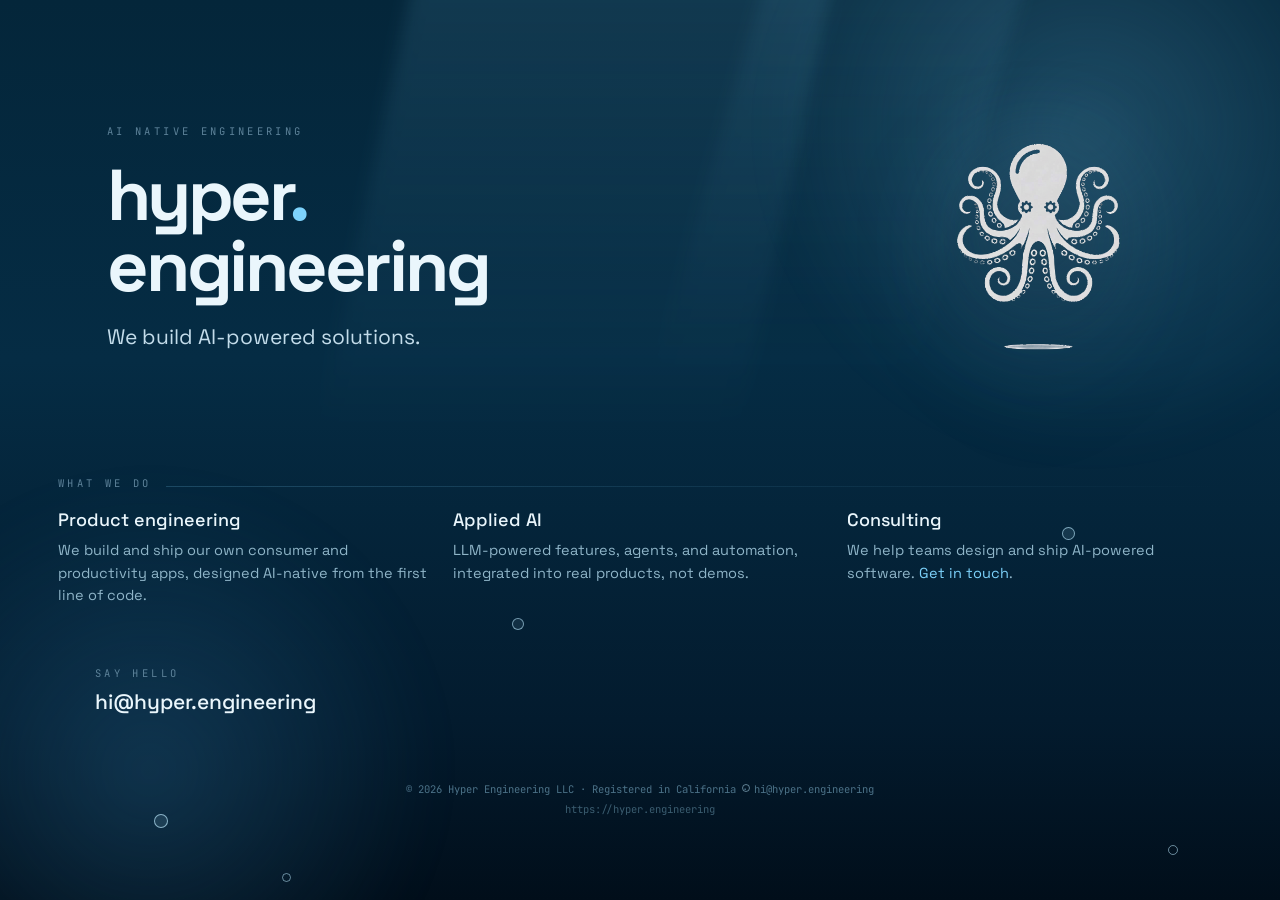
==== commit 69703ab8: "Hide the Projects card for now Hypernotes closed on 14 Nov 2026 and the name is being retired. The c" ====
--- a/index.html
+++ b/index.html
@@ -645,48 +645,6 @@
                     </div>
                 </div>
 
-                <div class="card card-proj" id="projects" tabindex="0">
-                    <div class="card-inner">
-                        <div class="face face-front">
-                            <div class="section-head">
-                                <h2 class="eyebrow">Projects</h2>
-                                <span class="mono-note">001 · click to flip</span>
-                            </div>
-                            <div class="proj-row">
-                                <div class="proj-info">
-                                    <div class="proj-title-row">
-                                        <span class="proj-title">Hypernotes</span>
-                                        <span class="badge"><span class="badge-dot"></span>Coming soon</span>
-                                    </div>
-                                    <span class="proj-tagline">AI-powered notes that organize themselves.</span>
-                                    <a href="https://hypernotes.so" target="_blank" rel="noopener" class="proj-link">hypernotes.so</a>
-                                </div>
-                                <div class="stores">
-                                    <span class="store store-soon" title="Available at launch">
-                                        <svg width="20" height="20" viewBox="0 0 384 512" fill="currentColor" aria-hidden="true"><path d="M318.7 268.7c-.2-36.7 16.4-64.4 50-84.8-18.8-26.9-47.2-41.7-84.7-44.6-35.5-2.8-74.3 20.7-88.5 20.7-15 0-49.4-19.7-76.4-19.7C63.3 141.2 4 184.8 4 273.5q0 39.3 14.4 81.2c12.8 36.7 59 126.7 107.2 125.2 25.2-.6 43-17.9 75.8-17.9 31.8 0 48.3 17.9 76.4 17.9 48.6-.7 90.4-82.5 102.6-119.3-65.2-30.7-61.7-90-61.7-91.9zm-56.6-164.2c27.3-32.4 24.8-61.9 24-72.5-24.1 1.4-52 16.4-67.9 34.9-17.5 19.8-27.8 44.3-25.6 71.9 26.1 2 49.9-11.4 69.5-34.3z"></path></svg>
-                                        <span class="store-label"><small>Coming soon to the</small><span>App Store</span></span>
-                                    </span>
-                                    <span class="store store-soon" title="Available at launch">
-                                        <svg width="20" height="20" viewBox="0 0 384 512" fill="currentColor" aria-hidden="true"><path d="M318.7 268.7c-.2-36.7 16.4-64.4 50-84.8-18.8-26.9-47.2-41.7-84.7-44.6-35.5-2.8-74.3 20.7-88.5 20.7-15 0-49.4-19.7-76.4-19.7C63.3 141.2 4 184.8 4 273.5q0 39.3 14.4 81.2c12.8 36.7 59 126.7 107.2 125.2 25.2-.6 43-17.9 75.8-17.9 31.8 0 48.3 17.9 76.4 17.9 48.6-.7 90.4-82.5 102.6-119.3-65.2-30.7-61.7-90-61.7-91.9zm-56.6-164.2c27.3-32.4 24.8-61.9 24-72.5-24.1 1.4-52 16.4-67.9 34.9-17.5 19.8-27.8 44.3-25.6 71.9 26.1 2 49.9-11.4 69.5-34.3z"></path></svg>
-                                        <span class="store-label"><small>Coming soon to the</small><span>Mac App Store</span></span>
-                                    </span>
-                                    <a href="https://hypernotes.so" target="_blank" rel="noopener" class="store store-live">
-                                        <svg width="20" height="20" viewBox="0 0 24 24" fill="none" stroke="currentColor" stroke-width="1.6" aria-hidden="true"><circle cx="12" cy="12" r="9"></circle><path d="M3 12h18M12 3c2.5 2.6 3.8 5.7 3.8 9S14.5 18.4 12 21M12 3C9.5 5.6 8.2 8.7 8.2 12s1.3 6.4 3.8 9"></path></svg>
-                                        <span class="store-label"><small>Available now on the</small><span>Web</span></span>
-                                    </a>
-                                </div>
-                            </div>
-                        </div>
-                        <div class="face face-back">
-                            <div class="section-head">
-                                <h2 class="eyebrow">Hypernotes — details</h2>
-                                <span class="mono-note">Coming soon</span>
-                            </div>
-                            <p class="proj-details">AI-powered notes that organize themselves. Capture anything and Hypernotes files, links, and tags it for you. Connect it to ChatGPT and Claude over MCP so your assistant can read and write your notes. Built AI-native from day one, available on the web now, with iPhone and Mac apps launching soon.</p>
-                        </div>
-                    </div>
-                </div>
-
                 <div class="services">
                     <div class="services-head">
                         <h2 class="eyebrow">What we do</h2>
